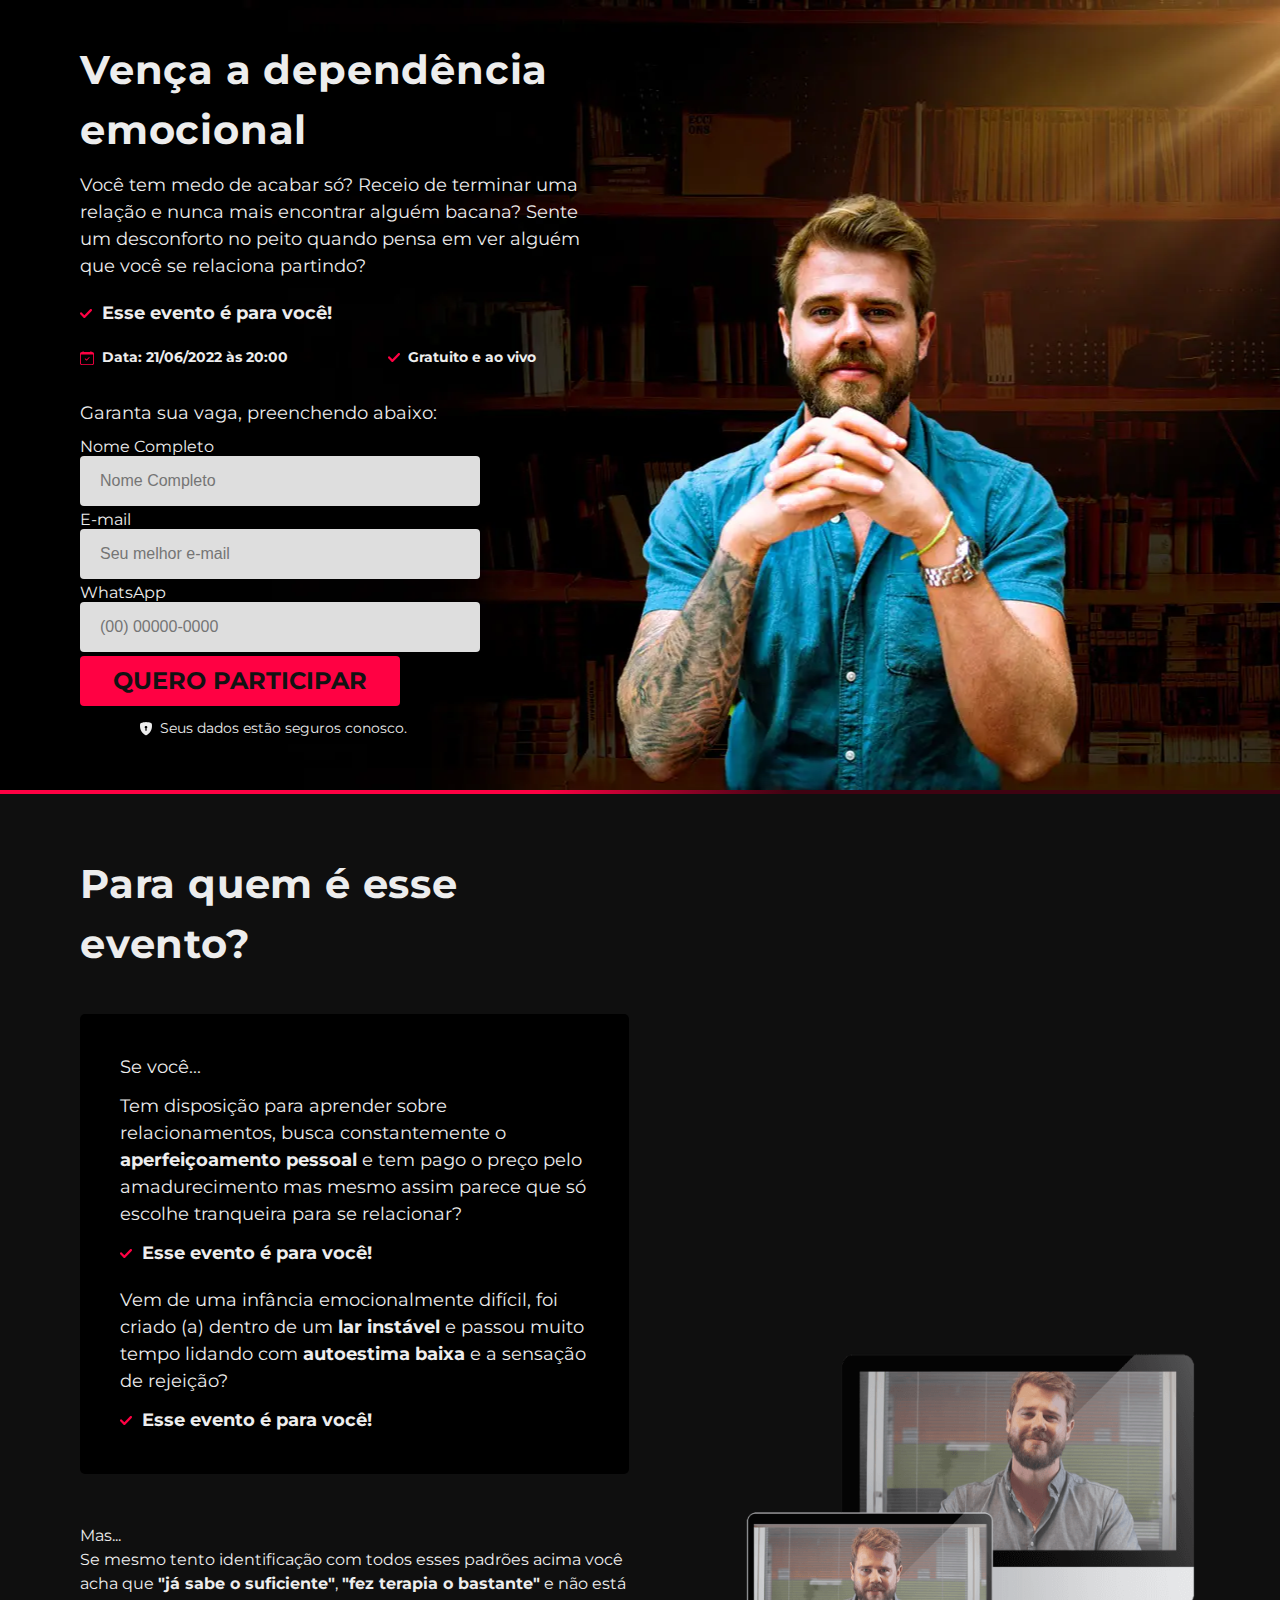
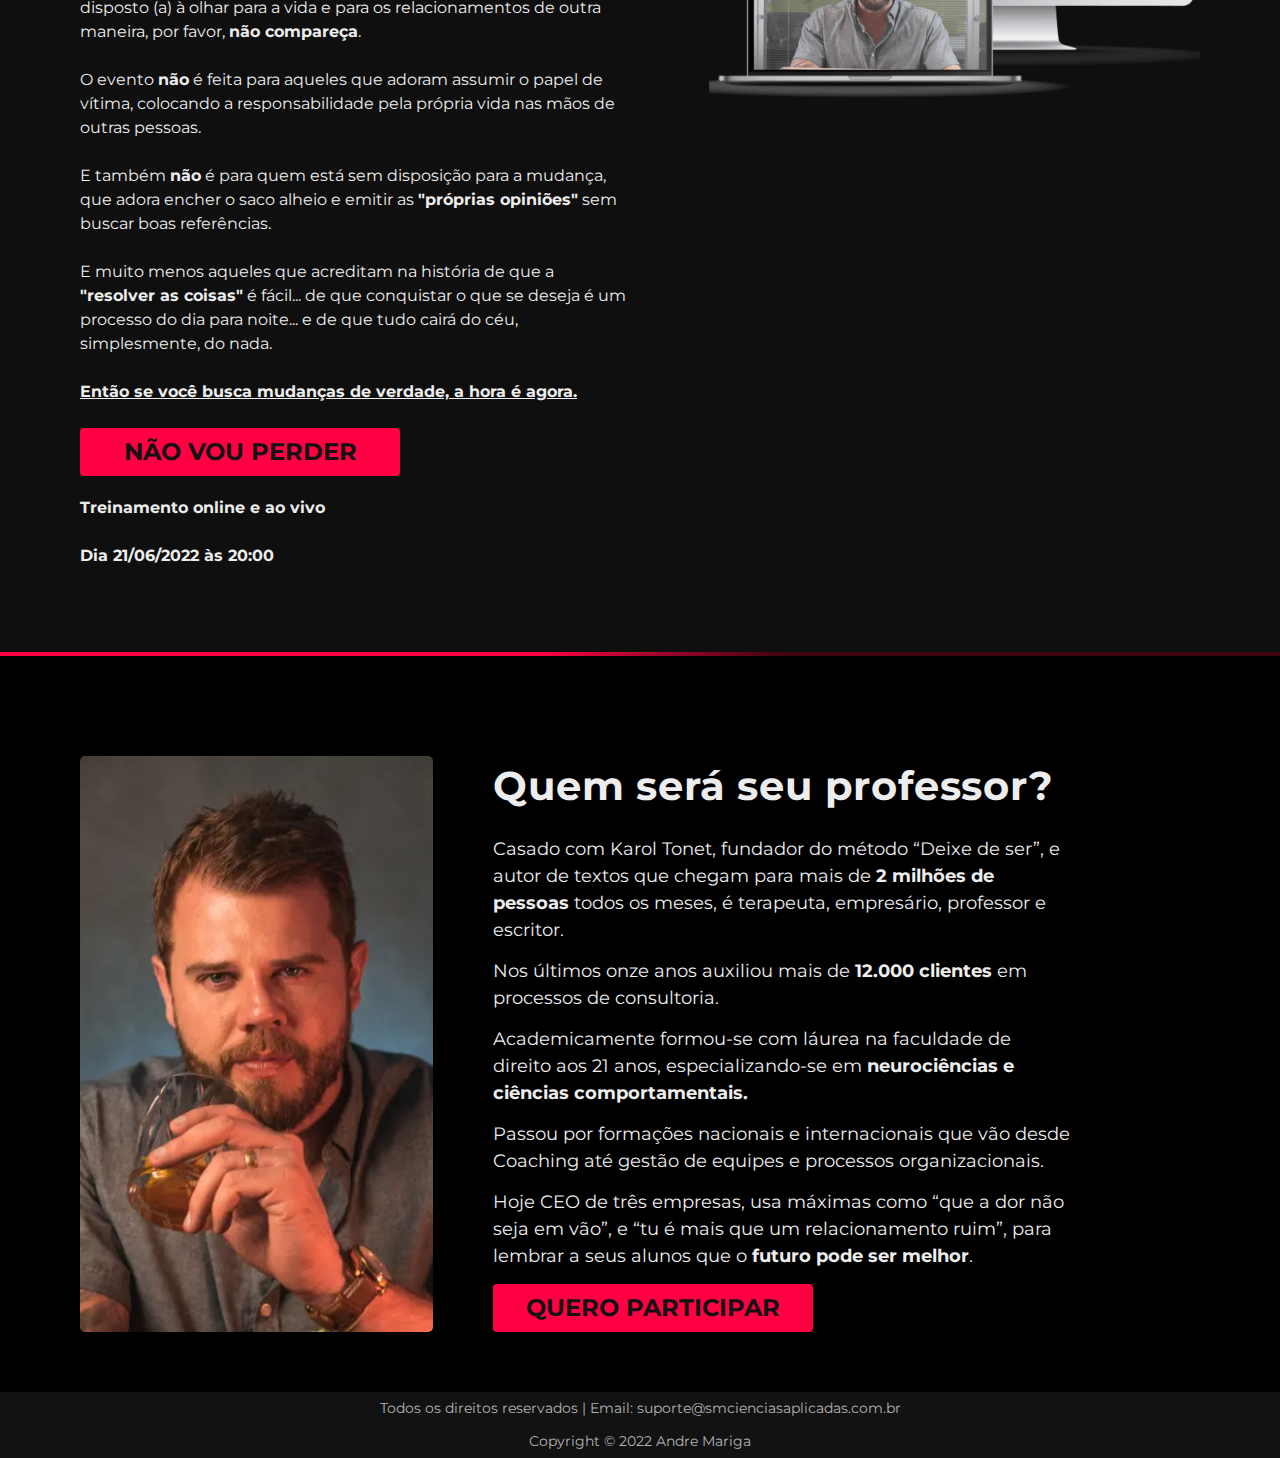
==== index.html @ 87d7d750 "initial" ====
<!DOCTYPE html>
<html lang="en">

<head>
  <meta charset="UTF-8">
  <meta http-equiv="X-UA-Compatible" content="IE=edge">
  <meta name="viewport" content="width=device-width, initial-scale=1.0">
  <title>Vença sua dependência emocional</title>

  <link rel="stylesheet" href="css/style.css">

  <link rel="preconnect" href="https://fonts.googleapis.com">
  <link rel="preconnect" href="https://fonts.gstatic.com" crossorigin>
  <link href="https://fonts.googleapis.com/css2?family=Montserrat:wght@400;700&display=swap" rel="stylesheet">
</head>

<body>
  <article class="inicio-bg">
    <div id="inicio" class="inicio container">
      <h1 class="font-h1 c2">Vença a dependência emocional</h1>
      <p class="font-p1 c2">Você tem medo de acabar só? Receio de terminar uma relação e nunca mais encontrar alguém bacana? Sente um desconforto no peito quando pensa em ver alguém que você se relaciona partindo?</p>
      <span class="font-p2 evento c2"><img src="img/icons/check.svg" alt="">Esse evento é para você!</span>
      <div class="inicio-detalhes">
        <span class="data font-p1-xs c2"><img src="img/icons/calendario.svg" alt="">Data: 21/06/2022 às 20:00</span>
        <span class="gratuito font-p1-xs c2"><img src="img/icons/check.svg" alt="">Gratuito e ao vivo</span>
      </div>
      <p class="font-p1 c2">Garanta sua vaga, preenchendo abaixo:</p>

      <form method="post" action="https://webhook.sellflux.app/webhook/v2/form/lead/d814f4e3dcf9e6f473e213232b9ba115?not_query=true&redirect_url=https%3A%2F%2Fandremariga.com%2Fobrigado-dependencia">
        <label for="nome">Nome Completo</label><br>
        <input type="text" id="name" name="name" value="" placeholder="Nome Completo">
        <label for="email">E-mail</label>
        <input type="text" id="email" name="email" value="" placeholder="Seu melhor e-mail" required>
        <label for="phone">WhatsApp</label><br>
        <input type="tel" class="form-control" id="tel" name="phone" maxlength="15" placeholder="(00) 00000-0000" required>
        <script type="text/javascript">
          const tt = document.querySelectorAll("#tel");
          for (var i = 0; i < tt.length; i++) {
            let tel = tt[i]
            let mascaraTelefone = (valor) => {
              valor = valor.replace(/\D/g, "")
              valor = valor.replace(/^(\d{2})(\d)/g, "($1) $2")
              valor = valor.replace(/(\d)(\d{4})$/, "$1-$2")
              tel.value = valor
            }
            tel.addEventListener('keypress', (e) => mascaraTelefone(e.target.value))
            tel.addEventListener('change', (e) => mascaraTelefone(e.target.value))
          }
        </script>
        <input class="btn font-btn btn-form" type="submit" value="QUERO PARTICIPAR">
      </form>

      <span class="dados-seguros font-p1-xs c2"><img src="img/icons/seguro.svg" alt=""> Seus dados estão seguros conosco.</span>
    </div>
  </article>

  <section class="who-bg">
    <div class="who container">
      <div class="who-text">
        <h1 class="font-h1 c2">Para quem é esse evento?</h1>
        <div class="who-box">
          <p class="font-p1 c2">Se você...</p>
          <p class="font-p1 c2">Tem disposição para aprender sobre relacionamentos, busca constantemente o <b>aperfeiçoamento pessoal</b> e tem pago o preço pelo amadurecimento mas mesmo assim parece que só escolhe tranqueira para se relacionar?</p>
          <span class="font-p2 evento c2"><img src="img/icons/check.svg" alt="">Esse evento é para você!</span>
          <p class="font-p1 c2">Vem de uma infância emocionalmente difícil, foi criado (a) dentro de um <b>lar instável</b> e passou muito tempo lidando com <b>autoestima baixa</b> e a sensação de rejeição?</p>
          <span class="font-p2 evento c2"><img src="img/icons/check.svg" alt="">Esse evento é para você!</span>
        </div>
        <div class="who-not">
          <p>Mas...<br>
            Se mesmo tento identificação com todos esses padrões acima você acha que <b>"já sabe o suficiente"</b>, <b>"fez terapia o bastante"</b> e não está disposto (a) à olhar para a vida e para os relacionamentos de outra maneira, por favor, <b>não compareça</b>.</p>
          <p>O evento <b>não</b> é feita para aqueles que adoram assumir o papel de vítima, colocando a responsabilidade pela própria vida nas mãos de outras pessoas.</p>
          <p>E também <b>não</b> é para quem está sem disposição para a mudança, que adora encher o saco alheio e emitir as <b>"próprias opiniões"</b> sem buscar boas referências.</p>
          <p>E muito menos aqueles que acreditam na história de que a <b>"resolver as coisas"</b> é fácil... de que conquistar o que se deseja é um processo do dia para noite... e de que tudo cairá do céu, simplesmente, do nada.</p>
          <p class="who-cta">Então se você busca mudanças de verdade, a hora é agora.</p>
          <a href="#inicio" class="btn font-btn">Não vou perder</a>
          <p>Treinamento online e ao vivo<br><br>
            Dia 21/06/2022 às 20:00</p>
        </div>
      </div>
      <div class="who-mockup">
        <img src="img/mockup.png" alt="">
      </div>
    </div>
  </section>


  <section class="bio-bg">
    <div class="bio container">
      <div class="bio-img">
        <img src="img/expert-bio.webp" alt="">
      </div>
      <div class="bio-texto">
        <h1 class="font-h1 c2">Quem será seu professor?</h1>
        <p class="font-p1 c2">Casado com Karol Tonet, fundador do método “Deixe de ser”, e autor de textos que chegam para mais de <b>2 milhões de pessoas</b> todos os meses, é terapeuta, empresário, professor e escritor.
        </p>
        <p class="font-p1 c2">Nos últimos onze anos auxiliou mais de <b>12.000 clientes</b> em processos de consultoria.
        </p>
        <p class="font-p1 c2">Academicamente formou-se com láurea na faculdade de direito aos 21 anos, especializando-se em <b>neurociências e ciências comportamentais.</b> </p>
        <p class="font-p1 c2">Passou por formações nacionais e internacionais que vão desde Coaching até gestão de equipes e processos organizacionais.
        </p>
        <p class="font-p1 c2">Hoje CEO de três empresas, usa máximas como “que a dor não seja em vão”, e “tu é mais que um relacionamento ruim”, para lembrar a seus alunos que o <b>futuro pode ser melhor</b>.
        </p>
        <a href="#inicio" class="btn font-btn">QUERO PARTICIPAR</a>
      </div>
    </div>
  </section>
  <footer class="footer-bg">
    <p class="font-p1-xs">Todos os direitos reservados | Email: suporte@smcienciasaplicadas.com.br</p>
    <p class="font-p1-xs">Copyright © 2022 Andre Mariga</p>
  </footer>
</body>
</html>
---- css/style.css ----
@import "global.css";
@import "componentes.css";
@import "tipografia.css";
@import "cores.css";
@import "secao1.css";
@import "secao2.css";
@import "secao3.css";
@import "obrigado.css";
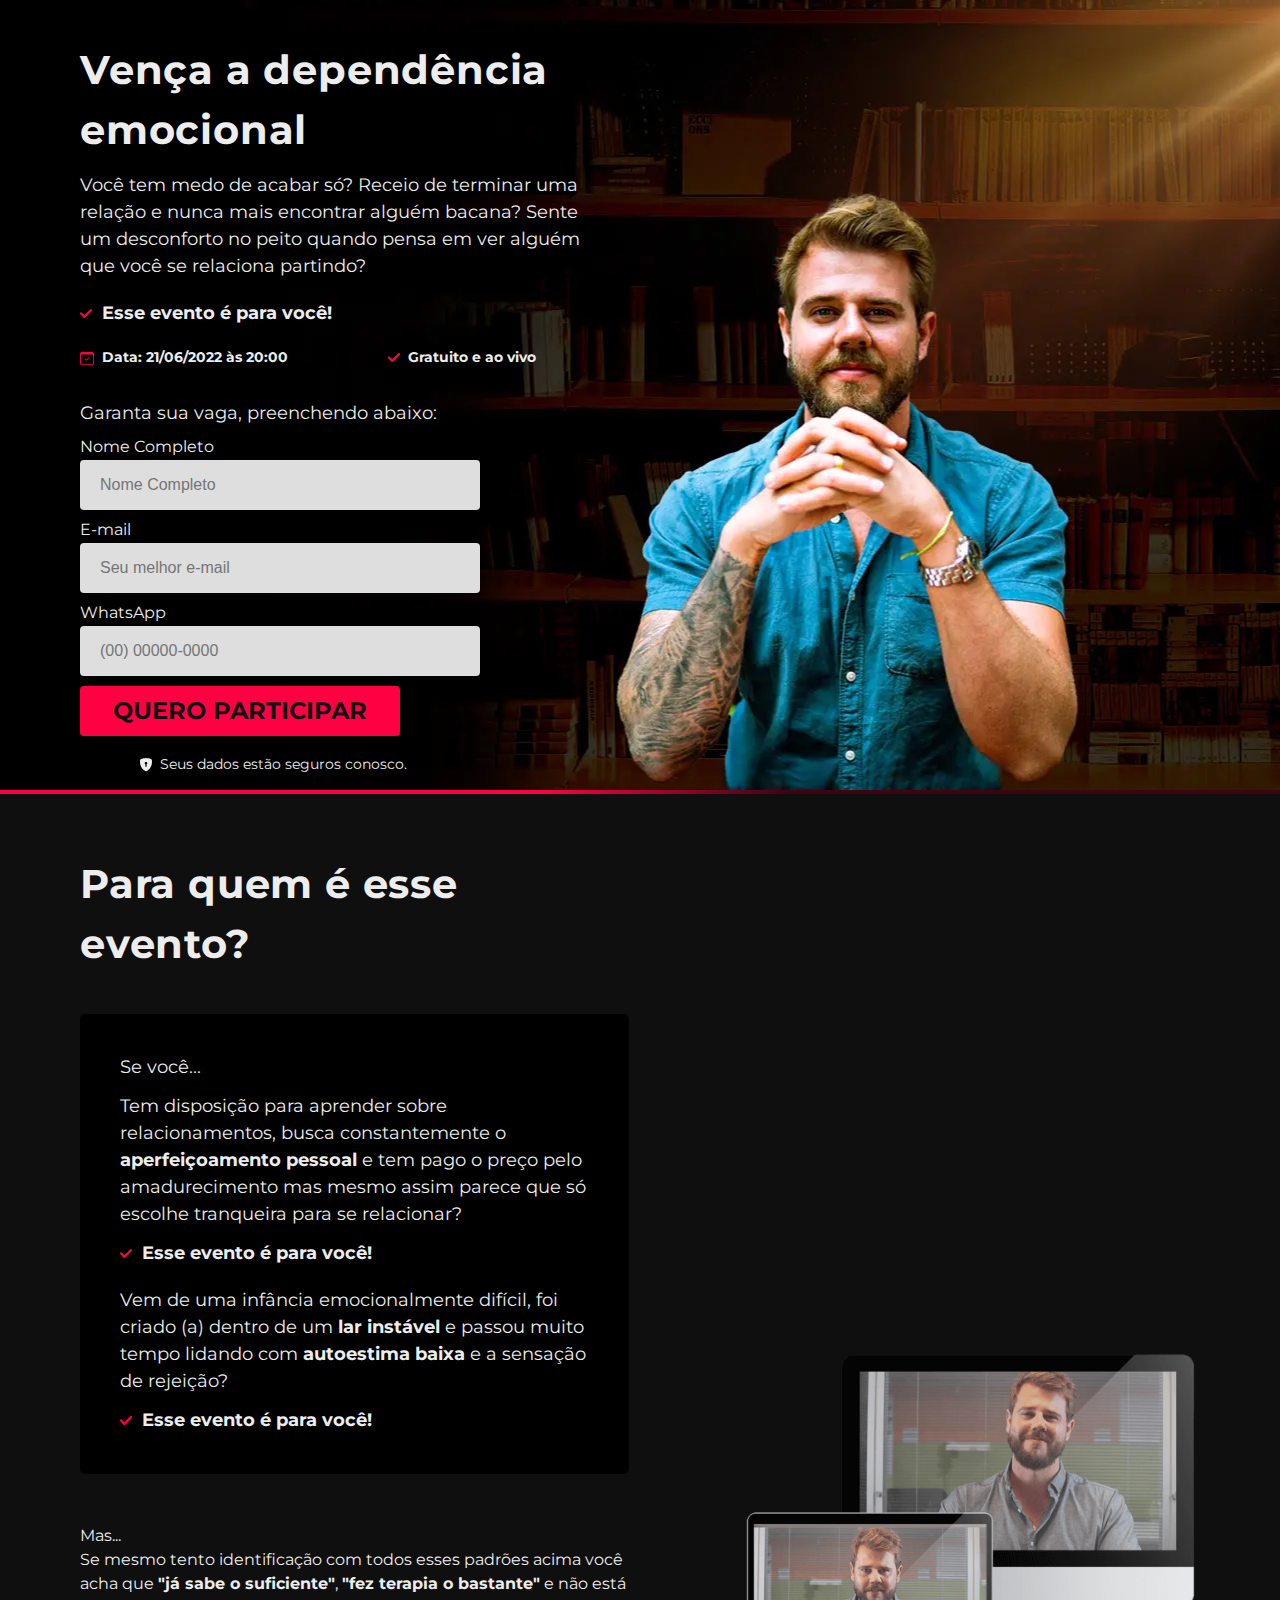
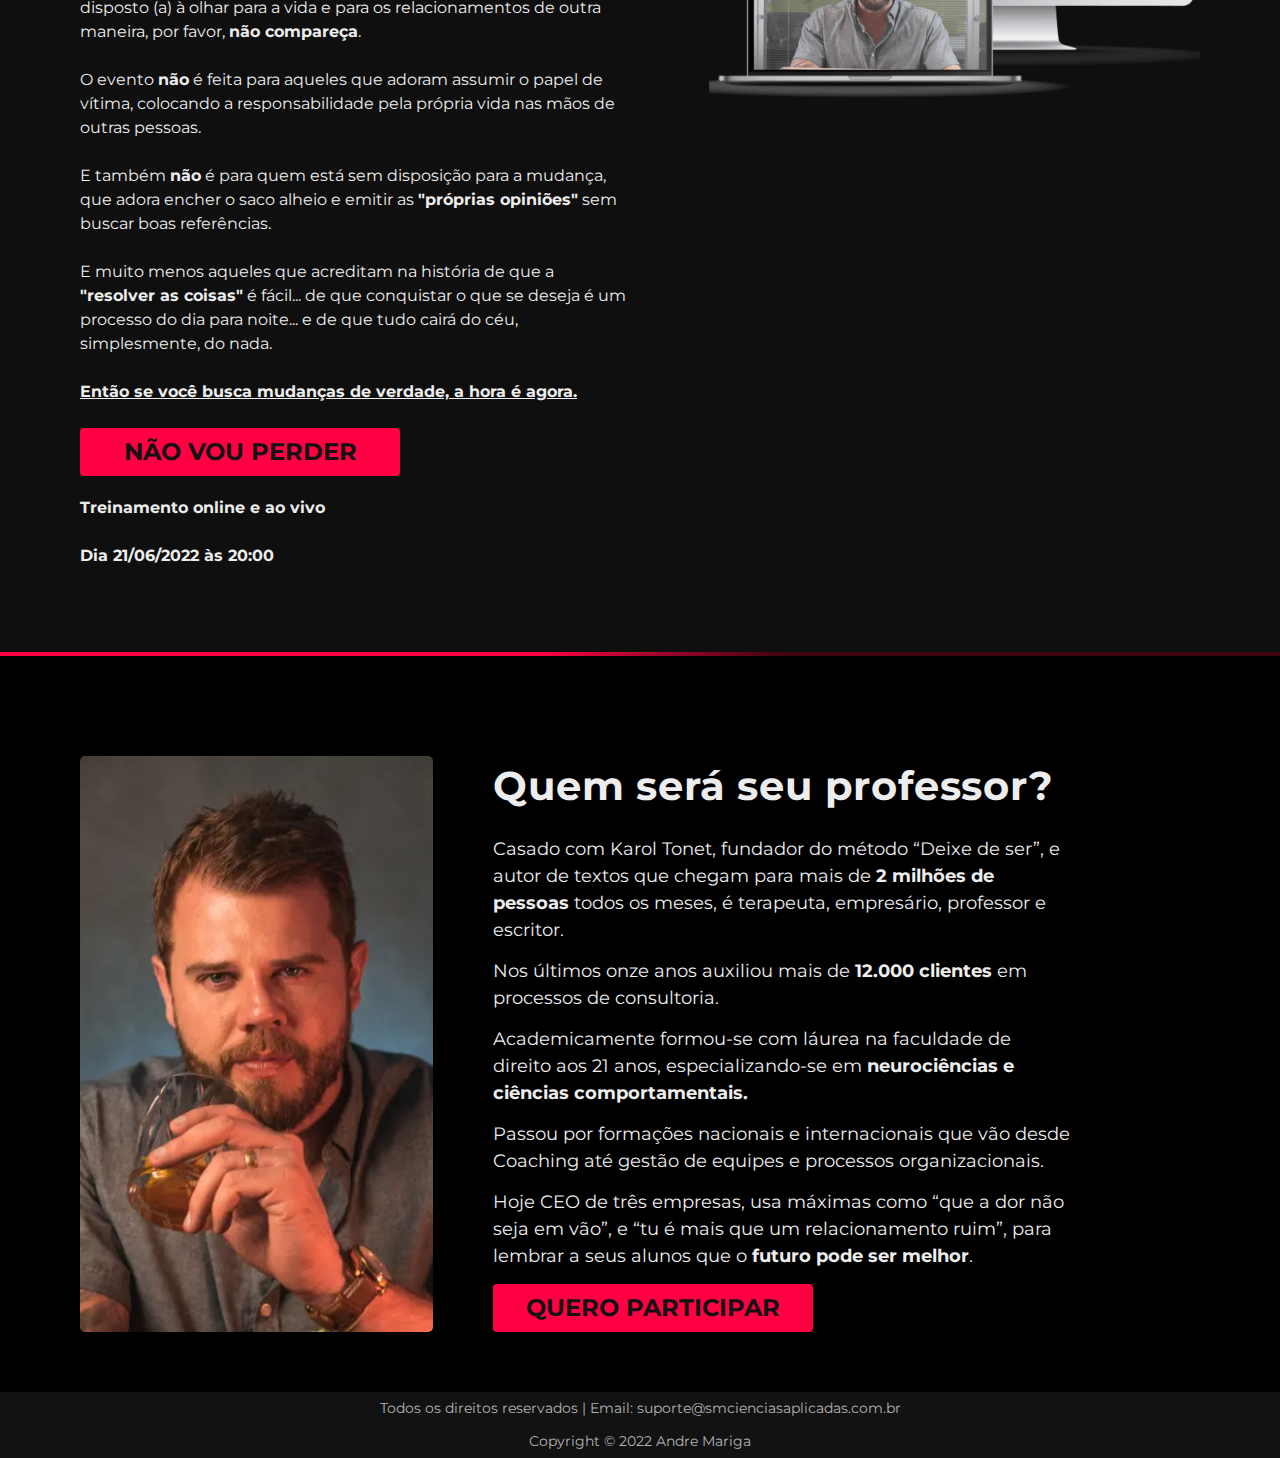
==== commit 5ed0b1d7: "fixes+cleancss" ====
--- a/index.html
+++ b/index.html
@@ -7,7 +7,7 @@
   <meta name="viewport" content="width=device-width, initial-scale=1.0">
   <title>Vença sua dependência emocional</title>
 
-  <link rel="stylesheet" href="css/style.css">
+  <link rel="stylesheet" href="css/style.min.css">
 
   <link rel="preconnect" href="https://fonts.googleapis.com">
   <link rel="preconnect" href="https://fonts.gstatic.com" crossorigin>
@@ -26,7 +26,7 @@
       </div>
       <p class="font-p1 c2">Garanta sua vaga, preenchendo abaixo:</p>
 
-      <form method="post" action="https://webhook.sellflux.app/webhook/v2/form/lead/d814f4e3dcf9e6f473e213232b9ba115?not_query=true&redirect_url=https%3A%2F%2Fandremariga.com%2Fobrigado-dependencia">
+      <form method="post" action="./">
         <label for="nome">Nome Completo</label><br>
         <input type="text" id="name" name="name" value="" placeholder="Nome Completo">
         <label for="email">E-mail</label>
--- a/css/style.min.css
+++ b/css/style.min.css
@@ -0,0 +1 @@
+*{box-sizing:border-box}body{margin:0;font-family:Montserrat,Helvetica,sans-serif;color:#ededed}blockquote,dd,h1,h2,h3,h4,p,ul{margin:0}ul{padding:0;list-style:none}a{text-decoration:none;color:inherit}img{max-width:100%;display:block}input{display:block;max-width:100%;text-decoration:none;border:none}button{border-style:none}.container{max-width:1160px;margin:0 auto;padding:0 20px}.btn{background-color:#ff0143;padding:12px 24px;color:#121212;border-radius:4px;max-width:320px;display:block;text-align:center;cursor:pointer}.evento{display:flex;gap:10px;font-weight:700;margin-bottom:20px}@media (max-width:1200px){.container{padding:0 40px}}.font-h1{font:700 2.5rem/1.5 Montserrat,sans-serif;letter-spacing:.02em}.font-p1{font:400 1.125rem/1.5 Montserrat,sans-serif}.font-p2{font:700 1.125rem/1.5 Montserrat,sans-serif}.font-p1-xs{font:400 0.875rem/1.5 Montserrat,sans-serif}.font-btn{font:700 1.5rem/1 Montserrat,sans-serif;text-transform:uppercase}.p1{color:#ff0143}.c0{color:#000}.c1{color:#121212}.c2{color:#ededed}.inicio-bg{background-image:url("../img/bg-1.webp");background-repeat:no-repeat;background-position:top;background-size:cover;height:790px}.logo{padding:100px 0 20px 0}.inicio h1{margin-bottom:12px;padding-top:40px;max-width:560px}.inicio>p{margin-bottom:20px;max-width:500px}.inicio>p:last-of-type{margin-bottom:10px}.inicio-detalhes{margin-bottom:32px;display:flex;flex-wrap:wrap;gap:100px}.data{display:flex;align-items:center;gap:8px;font-weight:700}.gratuito{display:flex;align-items:center;gap:8px;font-weight:700}.inscricao{max-width:560px}form input{height:50px;width:400px;background:#dedede;border-radius:4px;padding:10px 20px;font-size:1rem;margin-bottom:10px;margin-top:4px}.form::placeholder{color:#121212;opacity:1;font-weight:400}.dados-seguros{padding-top:8px;display:flex;gap:8px;margin-left:60px}@media (max-width:1440px){.inicio-bg{background-image:url("../img/bg-1-1440.webp")}}@media (max-width:1024px){.inicio-bg{background-image:url("../img/bg-1-1024.webp")}}@media (max-width:800px){.inicio-bg{background-image:url("../img/bg-1-800.webp");height:1100px}.inicio h1{padding-top:370px;line-height:1.2}.dados-seguros{margin-left:0}}@media (max-width:435px){.inicio-bg{background-image:url("../img/bg-1-435.webp");height:1300px}.inicio h1{font-size:2rem}.inicio-detalhes{gap:10px}}@media (max-width:320px){.btn-form{font-size:1.125rem}}.who-bg{background-color:#0f0f0f;border-top:4px solid;border-bottom:4px solid;border-image:linear-gradient(270.13deg,#3f0312 38.49%,#ff0143 57.72%) 1}.who{display:flex;gap:80px;align-items:center}.who h1{padding-top:60px}.who-box{background-color:#000;max-width:660px;padding:40px;border-radius:5px;margin-top:40px}.who-box p{margin-bottom:12px}.who-box span:last-of-type{margin-bottom:0}.who-not{margin-top:50px;max-width:660px}.who-not p{margin-bottom:24px}.who-not p:last-of-type{font-weight:700;margin-top:20px}.who-cta{text-decoration:underline;font-weight:700}.who-text{padding-bottom:60px}.who-text p{line-height:1.5}@media (max-width:800px){.who{flex-wrap:wrap;gap:0}.who-text{padding-bottom:0}.who-not p:last-of-type{text-align:center}.who-mockup{margin:0 auto;width:460px;padding-bottom:60px}}.bio-bg{background:#000;padding-bottom:60px}.bio{display:grid;grid-template-columns:1fr 2fr;gap:60px;padding-top:100px}.bio-img img{width:100%;height:100%;object-fit:cover;border-radius:5px}.bio-texto{max-width:580px}.bio-texto h1{padding-bottom:20px}.bio-texto p{margin-bottom:14px}.quote{margin-top:28px;text-align:right}.autor{margin-top:4px;text-align:right}.footer-bg{background-color:#121212}.footer-bg p{padding:6px 0;text-align:center;color:#b3b3b3}@media (max-width:1024px){.bio{gap:20px}}@media (max-width:800px){.bio{grid-template-columns:1fr;padding-top:40px}.bio-texto h1{font-size:2rem;line-height:1.2}.bio img{width:340px;margin:0 auto}}@media (max-width:800px){.bio img{width:280px}}.obrigado-bg{background-image:url("../img/obrigado.jpg");height:900px;background-position:top;background-size:cover;background-repeat:no-repeat;background-color:#000}body{background-color:#000}.cta-obg{font-size:700;display:flex;gap:10px}.obrigado h1{padding-top:60px}.obrigado a{margin-top:24px;display:flex;align-items:center;flex-wrap:wrap;justify-content:center;gap:20px}.who-box2{max-width:660px;padding:40px;margin:40px auto 0 auto;background:rgba(0,0,0,.47);border-radius:16px;box-shadow:0 4px 30px rgba(0,0,0,.1);backdrop-filter:blur(9.1px);-webkit-backdrop-filter:blur(9.1px);border:1px solid rgba(0,0,0,.3)}.who-box2 p:first-of-type{margin-bottom:12px}.who-box2 p:last-of-type{margin-bottom:12px;margin-top:12px}@media (max-width:800px){.obrigado-bg{background-image:url("../img/obrigado-800.jpg")}}@media (max-width:431px){.obrigado h1{font-size:2rem}}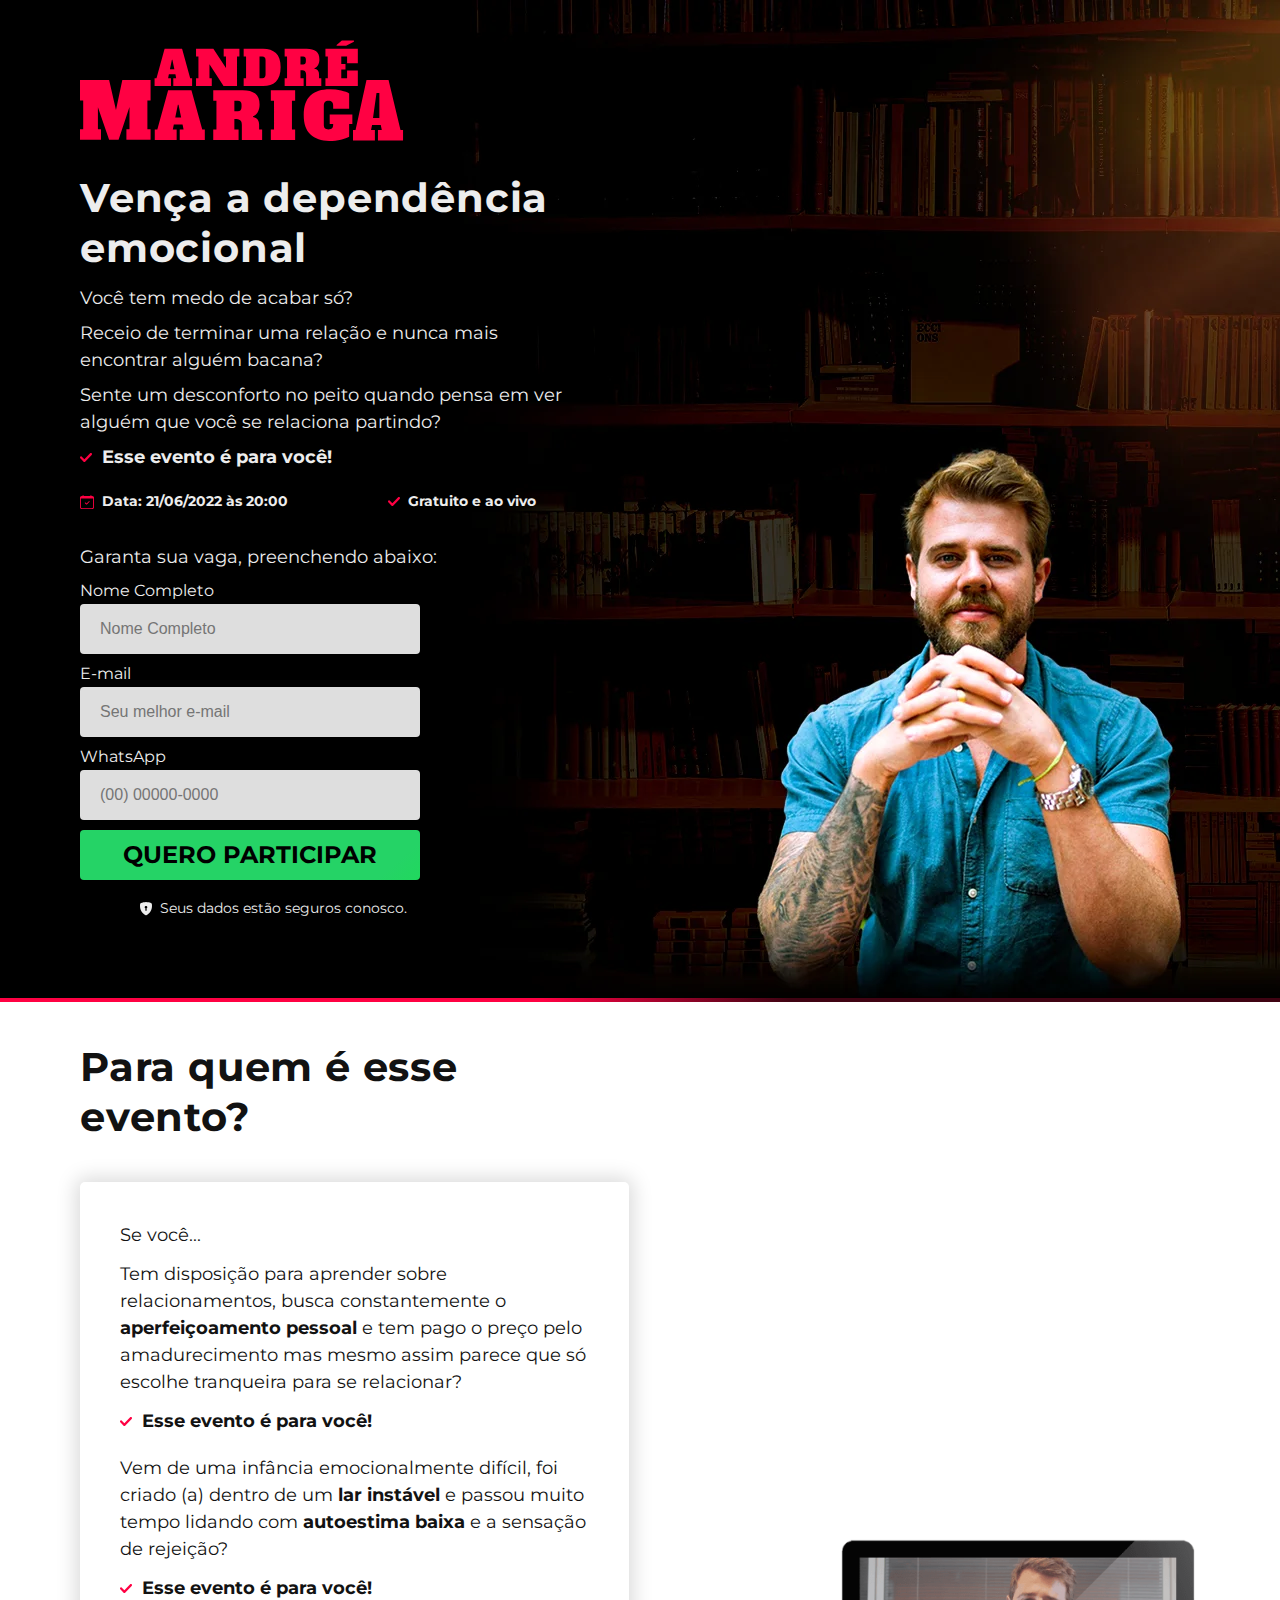
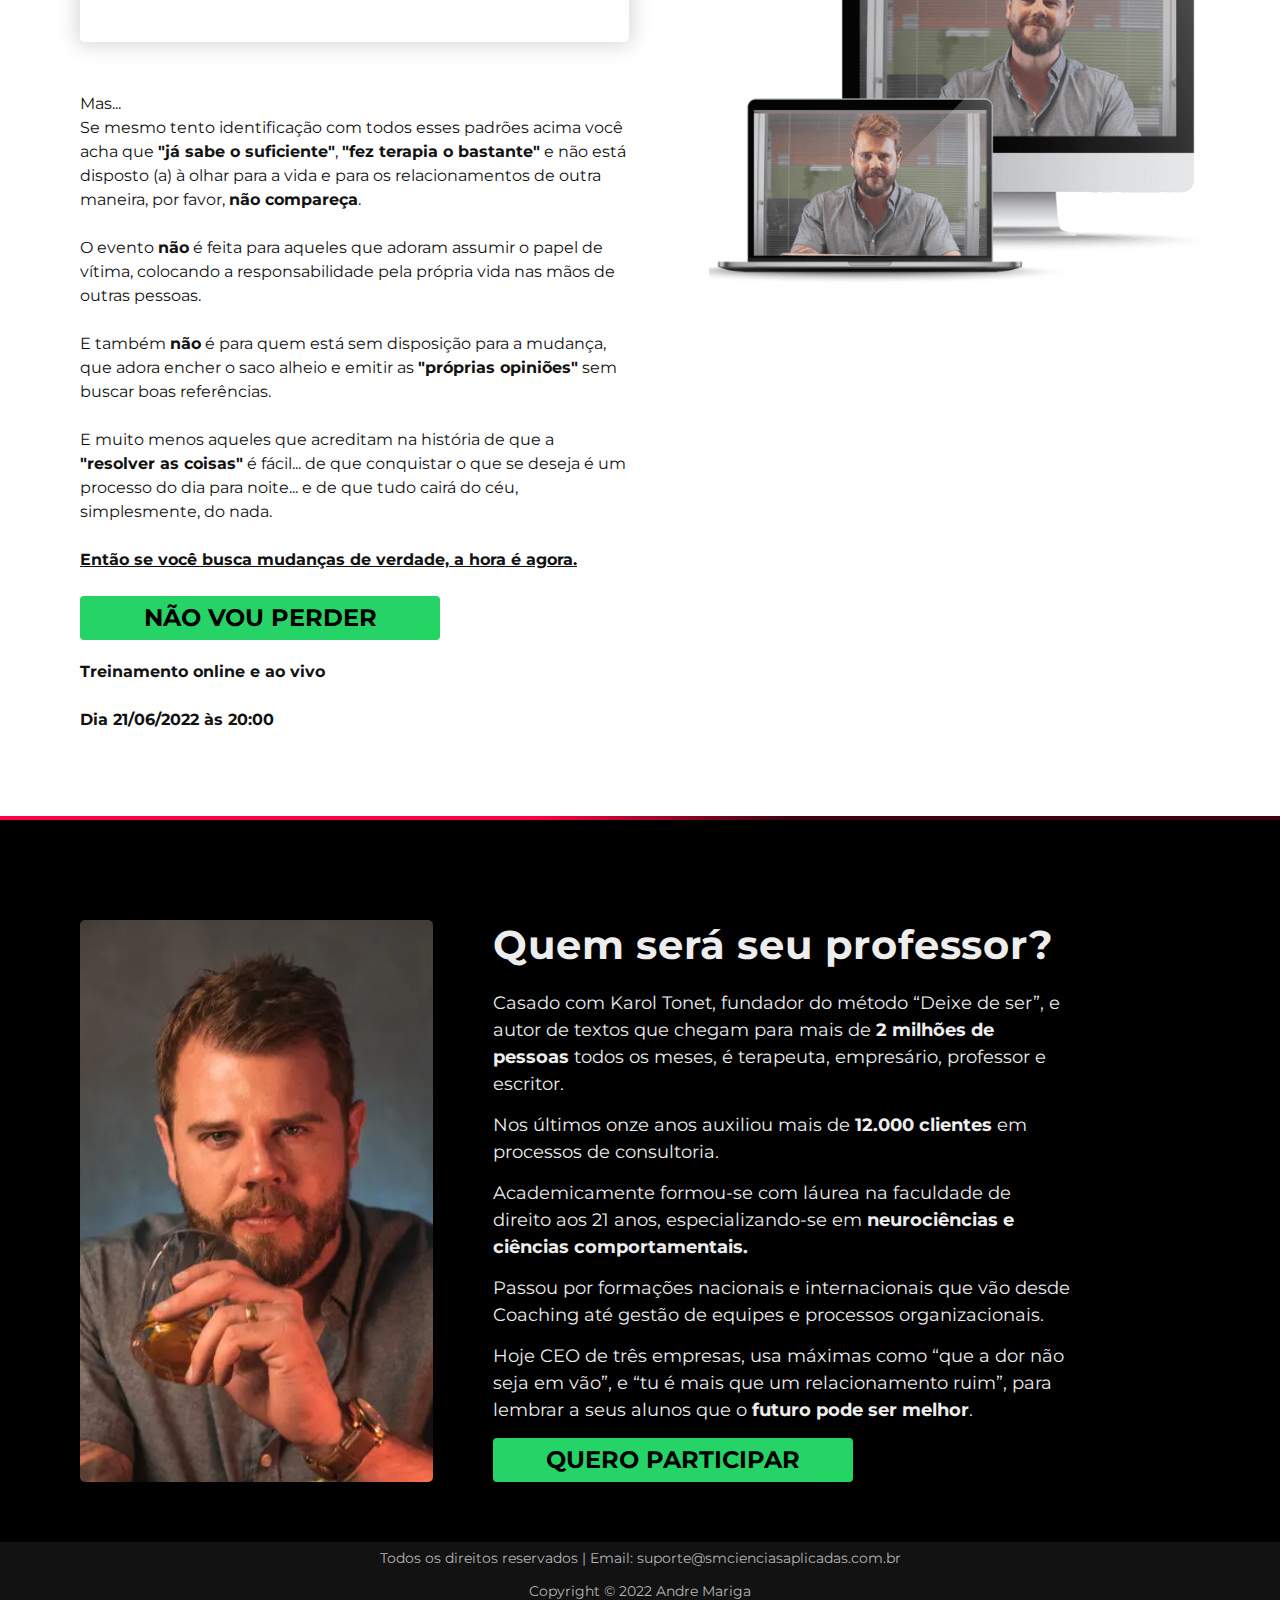
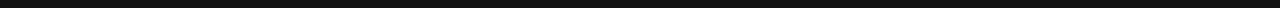
==== commit 1ed11dcc: "multiple-fixes" ====
--- a/index.html
+++ b/index.html
@@ -7,7 +7,14 @@
   <meta name="viewport" content="width=device-width, initial-scale=1.0">
   <title>Vença sua dependência emocional</title>
 
-  <link rel="stylesheet" href="css/style.min.css">
+  <link rel="stylesheet" href="css/style.css">
+
+  <link href="https://tcharlles.dev/captura-dependencia/img/bg-1.webp" rel="preload" as="image" media="(min-width: 1440px)">
+  <link href="https://tcharlles.dev/captura-dependencia/img/bg-1-1440.webp" rel="preload" as="image" media="(max-width: 1440px)">
+  <link href="https://tcharlles.dev/captura-dependencia/img/bg-1-1024.webp" rel="preload" as="image" media="(max-width: 1024px)">
+  <link href="https://tcharlles.dev/captura-dependencia/img/bg-1-800.webp" rel="preload" as="image" media="(max-width: 800px)">
+  <link href="https://tcharlles.dev/captura-dependencia/img/bg-1-435.webp" rel="preload" as="image" media="(max-width: 431px)">
+
 
   <link rel="preconnect" href="https://fonts.googleapis.com">
   <link rel="preconnect" href="https://fonts.gstatic.com" crossorigin>
@@ -17,8 +24,11 @@
 <body>
   <article class="inicio-bg">
     <div id="inicio" class="inicio container">
+      <img class="logo" src="img/icons/logo-vetor.svg" alt="">
       <h1 class="font-h1 c2">Vença a dependência emocional</h1>
-      <p class="font-p1 c2">Você tem medo de acabar só? Receio de terminar uma relação e nunca mais encontrar alguém bacana? Sente um desconforto no peito quando pensa em ver alguém que você se relaciona partindo?</p>
+      <p class="font-p1 c2">Você tem medo de acabar só?</p>
+      <p class="font-p1 c2">Receio de terminar uma relação e nunca mais encontrar alguém bacana?</p>
+      <p class="font-p1 c2">Sente um desconforto no peito quando pensa em ver alguém que você se relaciona partindo?</p>
       <span class="font-p2 evento c2"><img src="img/icons/check.svg" alt="">Esse evento é para você!</span>
       <div class="inicio-detalhes">
         <span class="data font-p1-xs c2"><img src="img/icons/calendario.svg" alt="">Data: 21/06/2022 às 20:00</span>
@@ -57,15 +67,15 @@
   <section class="who-bg">
     <div class="who container">
       <div class="who-text">
-        <h1 class="font-h1 c2">Para quem é esse evento?</h1>
+        <h1 class="font-h1 c1">Para quem é esse evento?</h1>
         <div class="who-box">
-          <p class="font-p1 c2">Se você...</p>
-          <p class="font-p1 c2">Tem disposição para aprender sobre relacionamentos, busca constantemente o <b>aperfeiçoamento pessoal</b> e tem pago o preço pelo amadurecimento mas mesmo assim parece que só escolhe tranqueira para se relacionar?</p>
-          <span class="font-p2 evento c2"><img src="img/icons/check.svg" alt="">Esse evento é para você!</span>
-          <p class="font-p1 c2">Vem de uma infância emocionalmente difícil, foi criado (a) dentro de um <b>lar instável</b> e passou muito tempo lidando com <b>autoestima baixa</b> e a sensação de rejeição?</p>
-          <span class="font-p2 evento c2"><img src="img/icons/check.svg" alt="">Esse evento é para você!</span>
+          <p class="font-p1 c1">Se você...</p>
+          <p class="font-p1 c1">Tem disposição para aprender sobre relacionamentos, busca constantemente o <b>aperfeiçoamento pessoal</b> e tem pago o preço pelo amadurecimento mas mesmo assim parece que só escolhe tranqueira para se relacionar?</p>
+          <span class="font-p2 evento c1"><img src="img/icons/check.svg" alt="">Esse evento é para você!</span>
+          <p class="font-p1 c1">Vem de uma infância emocionalmente difícil, foi criado (a) dentro de um <b>lar instável</b> e passou muito tempo lidando com <b>autoestima baixa</b> e a sensação de rejeição?</p>
+          <span class="font-p2 evento c1"><img src="img/icons/check.svg" alt="">Esse evento é para você!</span>
         </div>
-        <div class="who-not">
+        <div class="who-not c1">
           <p>Mas...<br>
             Se mesmo tento identificação com todos esses padrões acima você acha que <b>"já sabe o suficiente"</b>, <b>"fez terapia o bastante"</b> e não está disposto (a) à olhar para a vida e para os relacionamentos de outra maneira, por favor, <b>não compareça</b>.</p>
           <p>O evento <b>não</b> é feita para aqueles que adoram assumir o papel de vítima, colocando a responsabilidade pela própria vida nas mãos de outras pessoas.</p>
@@ -87,7 +97,7 @@
   <section class="bio-bg">
     <div class="bio container">
       <div class="bio-img">
-        <img src="img/expert-bio.webp" alt="">
+        <img src="img/expert-bio.webp" alt="" loading="lazy">
       </div>
       <div class="bio-texto">
         <h1 class="font-h1 c2">Quem será seu professor?</h1>
@@ -109,4 +119,5 @@
     <p class="font-p1-xs">Copyright © 2022 Andre Mariga</p>
   </footer>
 </body>
+
 </html>--- a/css/style.css
+++ b/css/style.css
@@ -0,0 +1,9 @@
+@import "global.css";
+@import "componentes.css";
+@import "tipografia.css";
+@import "cores.css";
+
+@import "secao1.css";
+@import "secao2.css";
+@import "secao3.css";
+@import "obrigado.css";
